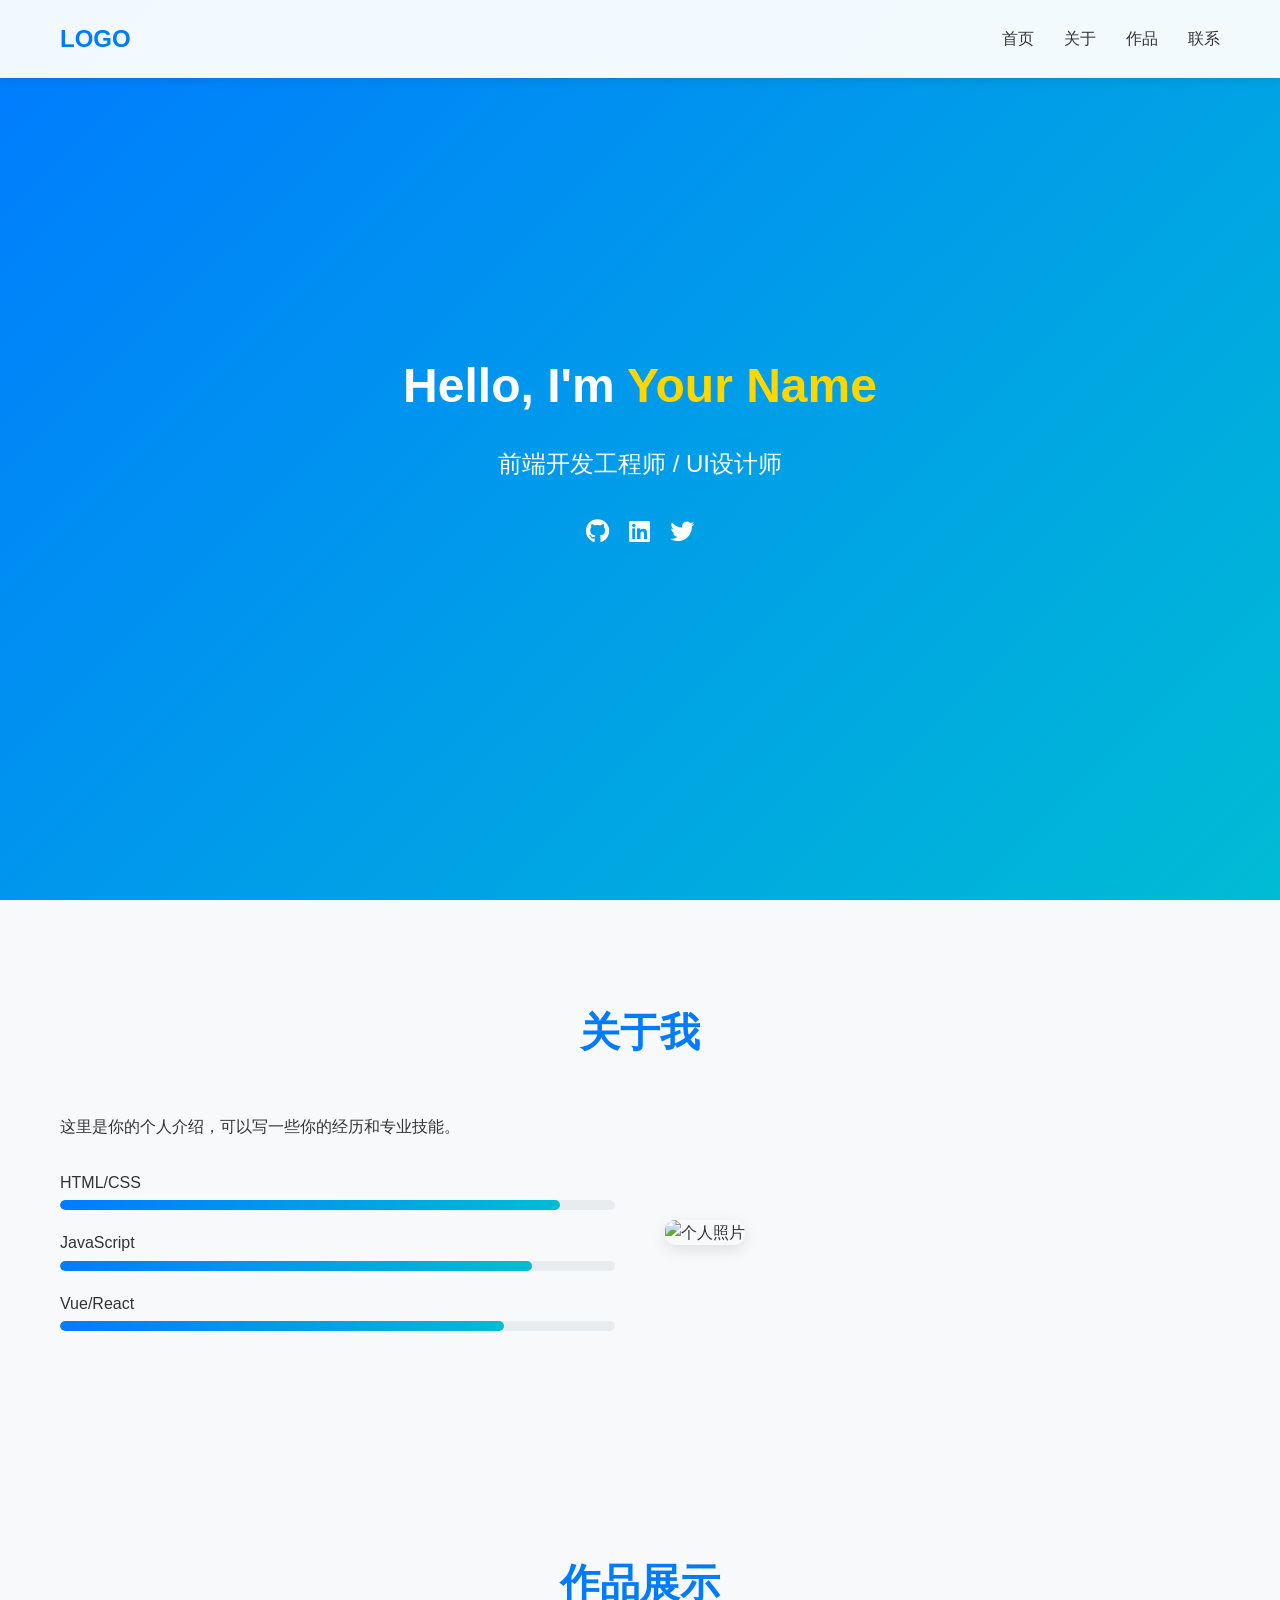
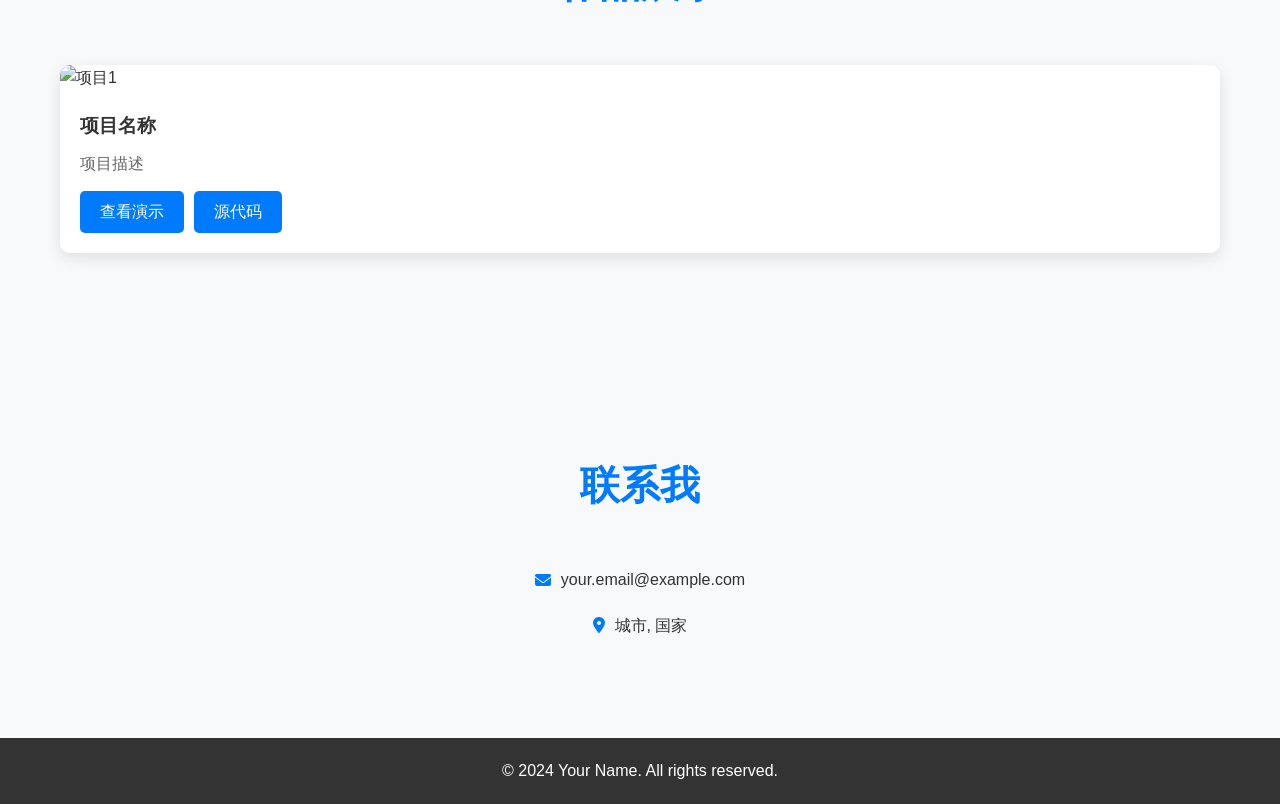
==== index.html @ e22ed111 "Add files via upload" ====
<!DOCTYPE html>
<html lang="zh">
<head>
    <meta charset="UTF-8">
    <meta name="viewport" content="width=device-width, initial-scale=1.0">
    <title>个人展示页面</title>
    <!-- AOS动画库 -->
    <link href="https://unpkg.com/aos@2.3.1/dist/aos.css" rel="stylesheet">
    <!-- Font Awesome图标 -->
    <link rel="stylesheet" href="https://cdnjs.cloudflare.com/ajax/libs/font-awesome/6.4.0/css/all.min.css">
    <link rel="stylesheet" href="style.css">
</head>
<body>
    <!-- 导航栏 -->
    <nav>
        <div class="nav-content">
            <div class="logo">LOGO</div>
            <ul class="nav-links">
                <li><a href="#home">首页</a></li>
                <li><a href="#about">关于</a></li>
                <li><a href="#works">作品</a></li>
                <li><a href="#contact">联系</a></li>
            </ul>
        </div>
    </nav>

    <!-- 首页部分 -->
    <section id="home">
        <div class="hero">
            <h1 data-aos="fade-up">Hello, I'm <span>Your Name</span></h1>
            <p data-aos="fade-up" data-aos-delay="200">前端开发工程师 / UI设计师</p>
            <div class="social-links" data-aos="fade-up" data-aos-delay="400">
                <a href="#"><i class="fab fa-github"></i></a>
                <a href="#"><i class="fab fa-linkedin"></i></a>
                <a href="#"><i class="fab fa-twitter"></i></a>
            </div>
        </div>
    </section>

    <!-- 关于我部分 -->
    <section id="about">
        <div class="section-content">
            <h2 data-aos="fade-up">关于我</h2>
            <div class="about-container">
                <div class="about-text" data-aos="fade-right">
                    <p>这里是你的个人介绍，可以写一些你的经历和专业技能。</p>
                    <div class="skills">
                        <div class="skill">
                            <span>HTML/CSS</span>
                            <div class="progress-bar">
                                <div class="progress" style="width: 90%"></div>
                            </div>
                        </div>
                        <div class="skill">
                            <span>JavaScript</span>
                            <div class="progress-bar">
                                <div class="progress" style="width: 85%"></div>
                            </div>
                        </div>
                        <div class="skill">
                            <span>Vue/React</span>
                            <div class="progress-bar">
                                <div class="progress" style="width: 80%"></div>
                            </div>
                        </div>
                    </div>
                </div>
                <div class="about-image" data-aos="fade-left">
                    <img src="https://via.placeholder.com/400" alt="个人照片">
                </div>
            </div>
        </div>
    </section>

    <!-- 作品展示部分 -->
    <section id="works">
        <div class="section-content">
            <h2 data-aos="fade-up">作品展示</h2>
            <div class="works-grid">
                <div class="work-card" data-aos="fade-up">
                    <img src="https://via.placeholder.com/300x200" alt="项目1">
                    <div class="work-info">
                        <h3>项目名称</h3>
                        <p>项目描述</p>
                        <div class="work-links">
                            <a href="#" class="btn">查看演示</a>
                            <a href="#" class="btn">源代码</a>
                        </div>
                    </div>
                </div>
                <!-- 可以添加更多作品卡片 -->
            </div>
        </div>
    </section>

    <!-- 联系部分 -->
    <section id="contact">
        <div class="section-content">
            <h2 data-aos="fade-up">联系我</h2>
            <div class="contact-info" data-aos="fade-up">
                <a href="mailto:your.email@example.com">
                    <i class="fas fa-envelope"></i>
                    your.email@example.com
                </a>
                <a href="#">
                    <i class="fas fa-map-marker-alt"></i>
                    城市, 国家
                </a>
            </div>
        </div>
    </section>

    <!-- 页脚 -->
    <footer>
        <p>&copy; 2024 Your Name. All rights reserved.</p>
    </footer>

    <!-- AOS动画库 -->
    <script src="https://unpkg.com/aos@2.3.1/dist/aos.js"></script>
    <script>
        AOS.init({
            duration: 1000,
            once: true
        });

        // 平滑滚动
        document.querySelectorAll('a[href^="#"]').forEach(anchor => {
            anchor.addEventListener('click', function (e) {
                e.preventDefault();
                document.querySelector(this.getAttribute('href')).scrollIntoView({
                    behavior: 'smooth'
                });
            });
        });
    </script>
</body>
</html>
---- style.css ----
/* 基础样式 */
* {
    margin: 0;
    padding: 0;
    box-sizing: border-box;
}

html {
    scroll-behavior: smooth;
}

body {
    font-family: -apple-system, BlinkMacSystemFont, 'Segoe UI', Roboto, Oxygen, Ubuntu, Cantarell, sans-serif;
    line-height: 1.6;
    color: #333;
    background-color: #f8f9fa;
}

/* 导航栏 */
nav {
    position: fixed;
    width: 100%;
    background-color: rgba(255, 255, 255, 0.95);
    padding: 20px 0;
    box-shadow: 0 2px 10px rgba(0, 0, 0, 0.1);
    z-index: 1000;
}

.nav-content {
    max-width: 1200px;
    margin: 0 auto;
    padding: 0 20px;
    display: flex;
    justify-content: space-between;
    align-items: center;
}

.logo {
    font-size: 1.5rem;
    font-weight: bold;
    color: #007bff;
}

.nav-links {
    display: flex;
    list-style: none;
    gap: 30px;
}

.nav-links a {
    text-decoration: none;
    color: #333;
    font-weight: 500;
    transition: color 0.3s ease;
}

.nav-links a:hover {
    color: #007bff;
}

/* 首页部分 */
#home {
    height: 100vh;
    display: flex;
    align-items: center;
    justify-content: center;
    background: linear-gradient(135deg, #007bff 0%, #00bcd4 100%);
    color: white;
    text-align: center;
}

.hero h1 {
    font-size: 3rem;
    margin-bottom: 20px;
}

.hero h1 span {
    color: #ffd700;
}

.hero p {
    font-size: 1.5rem;
    margin-bottom: 30px;
}

.social-links {
    display: flex;
    justify-content: center;
    gap: 20px;
}

.social-links a {
    color: white;
    font-size: 1.5rem;
    transition: transform 0.3s ease;
}

.social-links a:hover {
    transform: translateY(-5px);
}

/* 通用部分样式 */
section {
    padding: 100px 0;
}

.section-content {
    max-width: 1200px;
    margin: 0 auto;
    padding: 0 20px;
}

h2 {
    font-size: 2.5rem;
    margin-bottom: 50px;
    text-align: center;
    color: #007bff;
}

/* 关于我部分 */
.about-container {
    display: flex;
    gap: 50px;
    align-items: center;
}

.about-text {
    flex: 1;
}

.about-image {
    flex: 1;
}

.about-image img {
    width: 100%;
    border-radius: 10px;
    box-shadow: 0 5px 15px rgba(0, 0, 0, 0.1);
}

/* 技能进度条 */
.skills {
    margin-top: 30px;
}

.skill {
    margin-bottom: 20px;
}

.skill span {
    display: block;
    margin-bottom: 5px;
}

.progress-bar {
    height: 10px;
    background-color: #e9ecef;
    border-radius: 5px;
    overflow: hidden;
}

.progress {
    height: 100%;
    background: linear-gradient(90deg, #007bff, #00bcd4);
    border-radius: 5px;
    transition: width 1s ease;
}

/* 作品展示部分 */
.works-grid {
    display: grid;
    grid-template-columns: repeat(auto-fit, minmax(300px, 1fr));
    gap: 30px;
}

.work-card {
    background: white;
    border-radius: 10px;
    overflow: hidden;
    box-shadow: 0 5px 15px rgba(0, 0, 0, 0.1);
    transition: transform 0.3s ease;
}

.work-card:hover {
    transform: translateY(-5px);
}

.work-card img {
    width: 100%;
    height: 200px;
    object-fit: cover;
}

.work-info {
    padding: 20px;
}

.work-info h3 {
    margin-bottom: 10px;
    color: #333;
}

.work-info p {
    color: #666;
    margin-bottom: 15px;
}

.work-links {
    display: flex;
    gap: 10px;
}

.btn {
    display: inline-block;
    padding: 8px 20px;
    background-color: #007bff;
    color: white;
    text-decoration: none;
    border-radius: 5px;
    transition: background-color 0.3s ease;
}

.btn:hover {
    background-color: #0056b3;
}

/* 联系部分 */
.contact-info {
    display: flex;
    flex-direction: column;
    align-items: center;
    gap: 20px;
}

.contact-info a {
    display: flex;
    align-items: center;
    gap: 10px;
    color: #333;
    text-decoration: none;
    transition: color 0.3s ease;
}

.contact-info a:hover {
    color: #007bff;
}

.contact-info i {
    color: #007bff;
}

/* 页脚 */
footer {
    text-align: center;
    padding: 20px;
    background-color: #333;
    color: white;
}

/* 响应式设计 */
@media (max-width: 768px) {
    .nav-links {
        display: none;
    }

    .hero h1 {
        font-size: 2rem;
    }

    .hero p {
        font-size: 1.2rem;
    }

    .about-container {
        flex-direction: column;
    }

    .about-image {
        order: -1;
    }
}
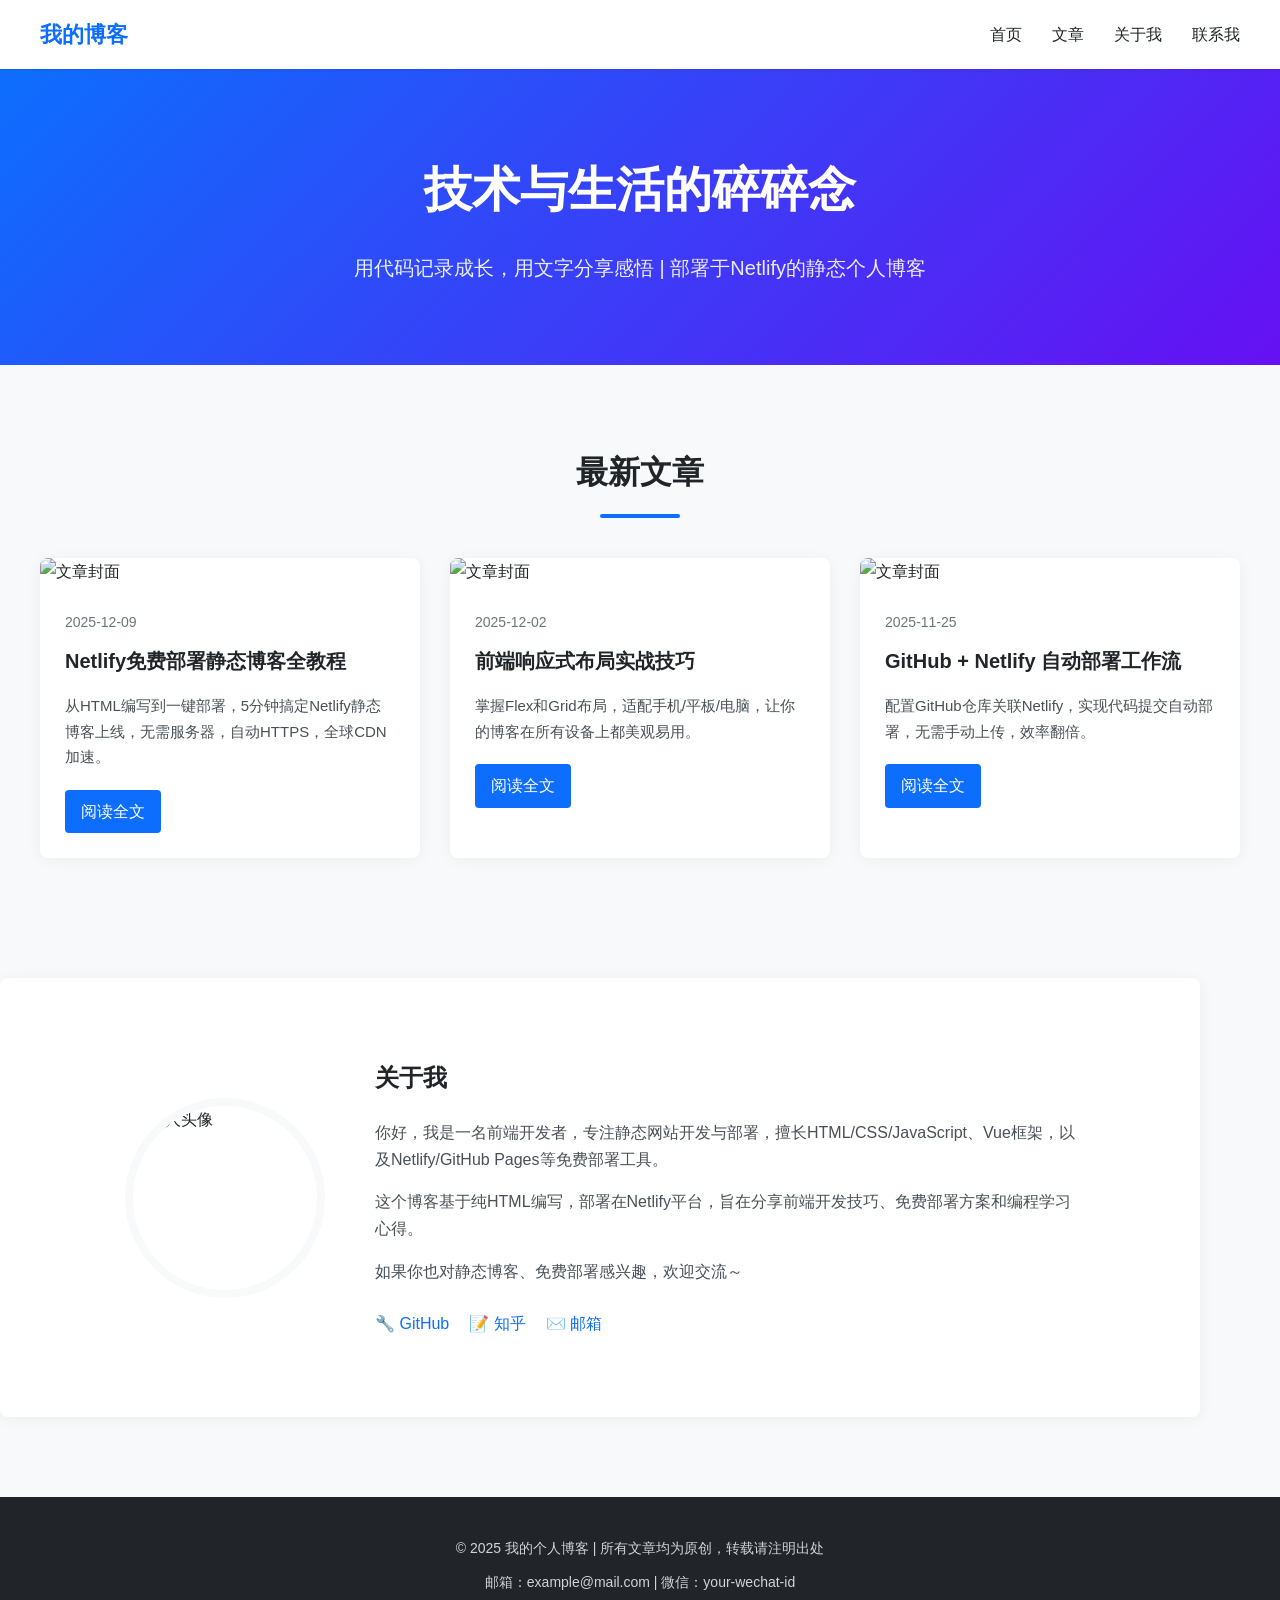
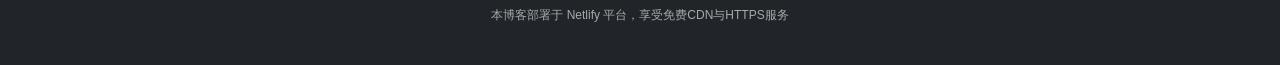
==== commit 1115ecda: "Add files via upload" ====
--- a/index.html
+++ b/index.html
@@ -1,137 +1,383 @@
 <!DOCTYPE html>
-<html lang="zh">
+<html lang="zh-CN">
 <head>
     <meta charset="UTF-8">
     <meta name="viewport" content="width=device-width, initial-scale=1.0">
-    <title>个人展示页面</title>
-    <!-- AOS动画库 -->
-    <link href="https://unpkg.com/aos@2.3.1/dist/aos.css" rel="stylesheet">
-    <!-- Font Awesome图标 -->
-    <link rel="stylesheet" href="https://cdnjs.cloudflare.com/ajax/libs/font-awesome/6.4.0/css/all.min.css">
-    <link rel="stylesheet" href="style.css">
+    <title>我的个人博客 | 技术与生活分享</title>
+    <!-- Netlify适配：SEO优化标签（利于CDN收录） -->
+    <meta name="description" content="专注前端开发、编程学习的个人博客，分享实用技术干货和生活感悟">
+    <meta name="keywords" content="个人博客,前端开发,GitHub,Netlify,编程学习">
+    <meta property="og:title" content="我的个人博客">
+    <meta property="og:description" content="技术与生活的碎碎念">
+    <meta property="og:image" content="https://picsum.photos/800/400">
+    <!-- 内嵌CSS，无外部依赖，Netlify部署零报错 -->
+    <style>
+        * {
+            margin: 0;
+            padding: 0;
+            box-sizing: border-box;
+            font-family: -apple-system, BlinkMacSystemFont, "Segoe UI", Roboto, "Helvetica Neue", Arial, sans-serif;
+        }
+        body {
+            background: #f8f9fa;
+            color: #212529;
+            line-height: 1.7;
+        }
+        a {
+            text-decoration: none;
+            color: #0d6efd;
+            transition: all 0.3s ease;
+        }
+        a:hover {
+            color: #0a58ca;
+            text-decoration: underline;
+        }
+        .container {
+            max-width: 1200px;
+            margin: 0 auto;
+            padding: 0 20px;
+        }
+
+        /* 导航栏（Netlify适配：粘性导航，移动端折叠） */
+        header {
+            background: white;
+            box-shadow: 0 1px 3px rgba(0,0,0,0.1);
+            position: sticky;
+            top: 0;
+            z-index: 999;
+        }
+        .navbar {
+            display: flex;
+            justify-content: space-between;
+            align-items: center;
+            padding: 16px 0;
+        }
+        .logo {
+            font-size: 22px;
+            font-weight: 700;
+            color: #0d6efd;
+        }
+        .nav-links {
+            display: flex;
+            list-style: none;
+            gap: 30px;
+        }
+        .nav-links a {
+            font-size: 16px;
+            font-weight: 500;
+            color: #212529;
+        }
+        .nav-links a:hover {
+            color: #0d6efd;
+            text-decoration: none;
+        }
+        .mobile-menu-btn {
+            display: none;
+            font-size: 24px;
+            cursor: pointer;
+        }
+
+        /* 博客Banner（Netlify适配：宽屏响应式） */
+        .banner {
+            background: linear-gradient(135deg, #0d6efd 0%, #6610f2 100%);
+            color: white;
+            padding: 80px 0;
+            text-align: center;
+            margin-bottom: 60px;
+        }
+        .banner h1 {
+            font-size: 48px;
+            margin-bottom: 20px;
+            font-weight: 700;
+        }
+        .banner p {
+            font-size: 20px;
+            opacity: 0.9;
+            max-width: 800px;
+            margin: 0 auto;
+        }
+
+        /* 文章列表（Netlify适配：网格布局，加载流畅） */
+        .posts {
+            padding: 20px 0 80px;
+        }
+        .section-title {
+            text-align: center;
+            font-size: 32px;
+            margin-bottom: 40px;
+            color: #212529;
+            position: relative;
+        }
+        .section-title::after {
+            content: "";
+            display: block;
+            width: 80px;
+            height: 4px;
+            background: #0d6efd;
+            margin: 15px auto 0;
+            border-radius: 2px;
+        }
+        .post-grid {
+            display: grid;
+            grid-template-columns: repeat(auto-fill, minmax(360px, 1fr));
+            gap: 30px;
+        }
+        .post-card {
+            background: white;
+            border-radius: 8px;
+            box-shadow: 0 2px 15px rgba(0,0,0,0.05);
+            overflow: hidden;
+            transition: transform 0.3s ease, box-shadow 0.3s ease;
+        }
+        .post-card:hover {
+            transform: translateY(-5px);
+            box-shadow: 0 8px 25px rgba(0,0,0,0.1);
+        }
+        .post-img {
+            width: 100%;
+            height: 200px;
+            object-fit: cover;
+        }
+        .post-content {
+            padding: 25px;
+        }
+        .post-date {
+            font-size: 14px;
+            color: #6c757d;
+            margin-bottom: 10px;
+        }
+        .post-title {
+            font-size: 20px;
+            margin-bottom: 15px;
+            font-weight: 600;
+        }
+        .post-excerpt {
+            color: #495057;
+            margin-bottom: 20px;
+            font-size: 15px;
+        }
+        .read-more {
+            display: inline-block;
+            padding: 8px 16px;
+            background: #0d6efd;
+            color: white !important;
+            border-radius: 4px;
+            font-weight: 500;
+        }
+        .read-more:hover {
+            background: #0a58ca;
+            text-decoration: none;
+        }
+
+        /* 关于我模块 */
+        .about {
+            background: white;
+            padding: 80px 0;
+            margin: 40px 0 80px;
+            border-radius: 8px;
+            box-shadow: 0 2px 15px rgba(0,0,0,0.05);
+        }
+        .about-content {
+            display: flex;
+            align-items: center;
+            gap: 50px;
+            flex-wrap: wrap;
+            justify-content: center;
+        }
+        .avatar {
+            width: 200px;
+            height: 200px;
+            border-radius: 50%;
+            object-fit: cover;
+            border: 8px solid #f8f9fa;
+        }
+        .about-text {
+            max-width: 700px;
+        }
+        .about-text h3 {
+            font-size: 24px;
+            margin-bottom: 20px;
+            color: #212529;
+        }
+        .about-text p {
+            font-size: 16px;
+            color: #495057;
+            margin-bottom: 15px;
+        }
+        .social-links {
+            margin-top: 25px;
+            display: flex;
+            gap: 20px;
+        }
+        .social-links a {
+            display: inline-flex;
+            align-items: center;
+            gap: 8px;
+            font-size: 16px;
+        }
+
+        /* 页脚（Netlify适配：简洁合规） */
+        footer {
+            background: #212529;
+            color: white;
+            padding: 40px 0;
+            text-align: center;
+        }
+        .footer-text {
+            font-size: 14px;
+            opacity: 0.8;
+            margin-bottom: 10px;
+        }
+        .netlify-note {
+            font-size: 12px;
+            opacity: 0.6;
+        }
+
+        /* 响应式适配（移动端） */
+        @media (max-width: 768px) {
+            .navbar {
+                flex-direction: column;
+                align-items: flex-start;
+                gap: 15px;
+            }
+            .nav-links {
+                display: none;
+                flex-direction: column;
+                gap: 15px;
+                width: 100%;
+                padding-top: 10px;
+                border-top: 1px solid #eee;
+            }
+            .nav-links.show {
+                display: flex;
+            }
+            .mobile-menu-btn {
+                display: block;
+                position: absolute;
+                top: 20px;
+                right: 20px;
+            }
+            .banner h1 {
+                font-size: 32px;
+            }
+            .banner p {
+                font-size: 18px;
+            }
+            .post-grid {
+                grid-template-columns: 1fr;
+            }
+            .about-content {
+                text-align: center;
+                gap: 30px;
+            }
+        }
+    </style>
 </head>
 <body>
     <!-- 导航栏 -->
-    <nav>
-        <div class="nav-content">
-            <div class="logo">LOGO</div>
-            <ul class="nav-links">
+    <header>
+        <div class="container navbar">
+            <div class="logo">我的博客</div>
+            <div class="mobile-menu-btn" onclick="toggleMenu()">☰</div>
+            <ul class="nav-links" id="navLinks">
                 <li><a href="#home">首页</a></li>
-                <li><a href="#about">关于</a></li>
-                <li><a href="#works">作品</a></li>
-                <li><a href="#contact">联系</a></li>
+                <li><a href="#posts">文章</a></li>
+                <li><a href="#about">关于我</a></li>
+                <li><a href="#contact">联系我</a></li>
             </ul>
         </div>
-    </nav>
-
-    <!-- 首页部分 -->
-    <section id="home">
-        <div class="hero">
-            <h1 data-aos="fade-up">Hello, I'm <span>Your Name</span></h1>
-            <p data-aos="fade-up" data-aos-delay="200">前端开发工程师 / UI设计师</p>
-            <div class="social-links" data-aos="fade-up" data-aos-delay="400">
-                <a href="#"><i class="fab fa-github"></i></a>
-                <a href="#"><i class="fab fa-linkedin"></i></a>
-                <a href="#"><i class="fab fa-twitter"></i></a>
-            </div>
+    </header>
+
+    <!-- Banner区域 -->
+    <section class="banner" id="home">
+        <div class="container">
+            <h1>技术与生活的碎碎念</h1>
+            <p>用代码记录成长，用文字分享感悟 | 部署于Netlify的静态个人博客</p>
         </div>
     </section>
 
-    <!-- 关于我部分 -->
-    <section id="about">
-        <div class="section-content">
-            <h2 data-aos="fade-up">关于我</h2>
-            <div class="about-container">
-                <div class="about-text" data-aos="fade-right">
-                    <p>这里是你的个人介绍，可以写一些你的经历和专业技能。</p>
-                    <div class="skills">
-                        <div class="skill">
-                            <span>HTML/CSS</span>
-                            <div class="progress-bar">
-                                <div class="progress" style="width: 90%"></div>
-                            </div>
-                        </div>
-                        <div class="skill">
-                            <span>JavaScript</span>
-                            <div class="progress-bar">
-                                <div class="progress" style="width: 85%"></div>
-                            </div>
-                        </div>
-                        <div class="skill">
-                            <span>Vue/React</span>
-                            <div class="progress-bar">
-                                <div class="progress" style="width: 80%"></div>
-                            </div>
-                        </div>
-                    </div>
-                </div>
-                <div class="about-image" data-aos="fade-left">
-                    <img src="https://via.placeholder.com/400" alt="个人照片">
+    <!-- 文章列表 -->
+    <section class="posts container" id="posts">
+        <h2 class="section-title">最新文章</h2>
+        <div class="post-grid">
+            <!-- 文章1 -->
+            <div class="post-card">
+                <img src="https://picsum.photos/seed/post1/800/400" alt="文章封面" class="post-img">
+                <div class="post-content">
+                    <div class="post-date">2025-12-09</div>
+                    <h3 class="post-title">Netlify免费部署静态博客全教程</h3>
+                    <p class="post-excerpt">从HTML编写到一键部署，5分钟搞定Netlify静态博客上线，无需服务器，自动HTTPS，全球CDN加速。</p>
+                    <a href="#" class="read-more">阅读全文</a>
                 </div>
             </div>
+            <!-- 文章2 -->
+            <div class="post-card">
+                <img src="https://picsum.photos/seed/post2/800/400" alt="文章封面" class="post-img">
+                <div class="post-content">
+                    <div class="post-date">2025-12-02</div>
+                    <h3 class="post-title">前端响应式布局实战技巧</h3>
+                    <p class="post-excerpt">掌握Flex和Grid布局，适配手机/平板/电脑，让你的博客在所有设备上都美观易用。</p>
+                    <a href="#" class="read-more">阅读全文</a>
+                </div>
+            </div>
+            <!-- 文章3 -->
+            <div class="post-card">
+                <img src="https://picsum.photos/seed/post3/800/400" alt="文章封面" class="post-img">
+                <div class="post-content">
+                    <div class="post-date">2025-11-25</div>
+                    <h3 class="post-title">GitHub + Netlify 自动部署工作流</h3>
+                    <p class="post-excerpt">配置GitHub仓库关联Netlify，实现代码提交自动部署，无需手动上传，效率翻倍。</p>
+                    <a href="#" class="read-more">阅读全文</a>
+                </div>
+            </div>
         </div>
     </section>
 
-    <!-- 作品展示部分 -->
-    <section id="works">
-        <div class="section-content">
-            <h2 data-aos="fade-up">作品展示</h2>
-            <div class="works-grid">
-                <div class="work-card" data-aos="fade-up">
-                    <img src="https://via.placeholder.com/300x200" alt="项目1">
-                    <div class="work-info">
-                        <h3>项目名称</h3>
-                        <p>项目描述</p>
-                        <div class="work-links">
-                            <a href="#" class="btn">查看演示</a>
-                            <a href="#" class="btn">源代码</a>
-                        </div>
-                    </div>
+    <!-- 关于我 -->
+    <section class="about container" id="about">
+        <div class="about-content">
+            <img src="https://picsum.photos/seed/avatar/400/400" alt="个人头像" class="avatar">
+            <div class="about-text">
+                <h3>关于我</h3>
+                <p>你好，我是一名前端开发者，专注静态网站开发与部署，擅长HTML/CSS/JavaScript、Vue框架，以及Netlify/GitHub Pages等免费部署工具。</p>
+                <p>这个博客基于纯HTML编写，部署在Netlify平台，旨在分享前端开发技巧、免费部署方案和编程学习心得。</p>
+                <p>如果你也对静态博客、免费部署感兴趣，欢迎交流～</p>
+                <div class="social-links">
+                    <a href="https://github.com" target="_blank">🔧 GitHub</a>
+                    <a href="https://zhihu.com" target="_blank">📝 知乎</a>
+                    <a href="mailto:example@mail.com">✉️ 邮箱</a>
                 </div>
-                <!-- 可以添加更多作品卡片 -->
             </div>
         </div>
     </section>
 
-    <!-- 联系部分 -->
-    <section id="contact">
-        <div class="section-content">
-            <h2 data-aos="fade-up">联系我</h2>
-            <div class="contact-info" data-aos="fade-up">
-                <a href="mailto:your.email@example.com">
-                    <i class="fas fa-envelope"></i>
-                    your.email@example.com
-                </a>
-                <a href="#">
-                    <i class="fas fa-map-marker-alt"></i>
-                    城市, 国家
-                </a>
-            </div>
-        </div>
-    </section>
-
     <!-- 页脚 -->
-    <footer>
-        <p>&copy; 2024 Your Name. All rights reserved.</p>
+    <footer id="contact">
+        <div class="container">
+            <p class="footer-text">© 2025 我的个人博客 | 所有文章均为原创，转载请注明出处</p>
+            <p class="footer-text">邮箱：example@mail.com | 微信：your-wechat-id</p>
+            <p class="netlify-note">本博客部署于 Netlify 平台，享受免费CDN与HTTPS服务</p>
+        </div>
     </footer>
 
-    <!-- AOS动画库 -->
-    <script src="https://unpkg.com/aos@2.3.1/dist/aos.js"></script>
+    <!-- 移动端菜单交互 -->
     <script>
-        AOS.init({
-            duration: 1000,
-            once: true
-        });
-
-        // 平滑滚动
+        // 移动端导航菜单切换
+        function toggleMenu() {
+            const navLinks = document.getElementById('navLinks');
+            navLinks.classList.toggle('show');
+        }
+        // 平滑滚动（提升体验）
         document.querySelectorAll('a[href^="#"]').forEach(anchor => {
             anchor.addEventListener('click', function (e) {
                 e.preventDefault();
                 document.querySelector(this.getAttribute('href')).scrollIntoView({
                     behavior: 'smooth'
                 });
+                // 移动端点击后关闭菜单
+                document.getElementById('navLinks').classList.remove('show');
             });
         });
     </script>
 </body>
-</html> +</html>
